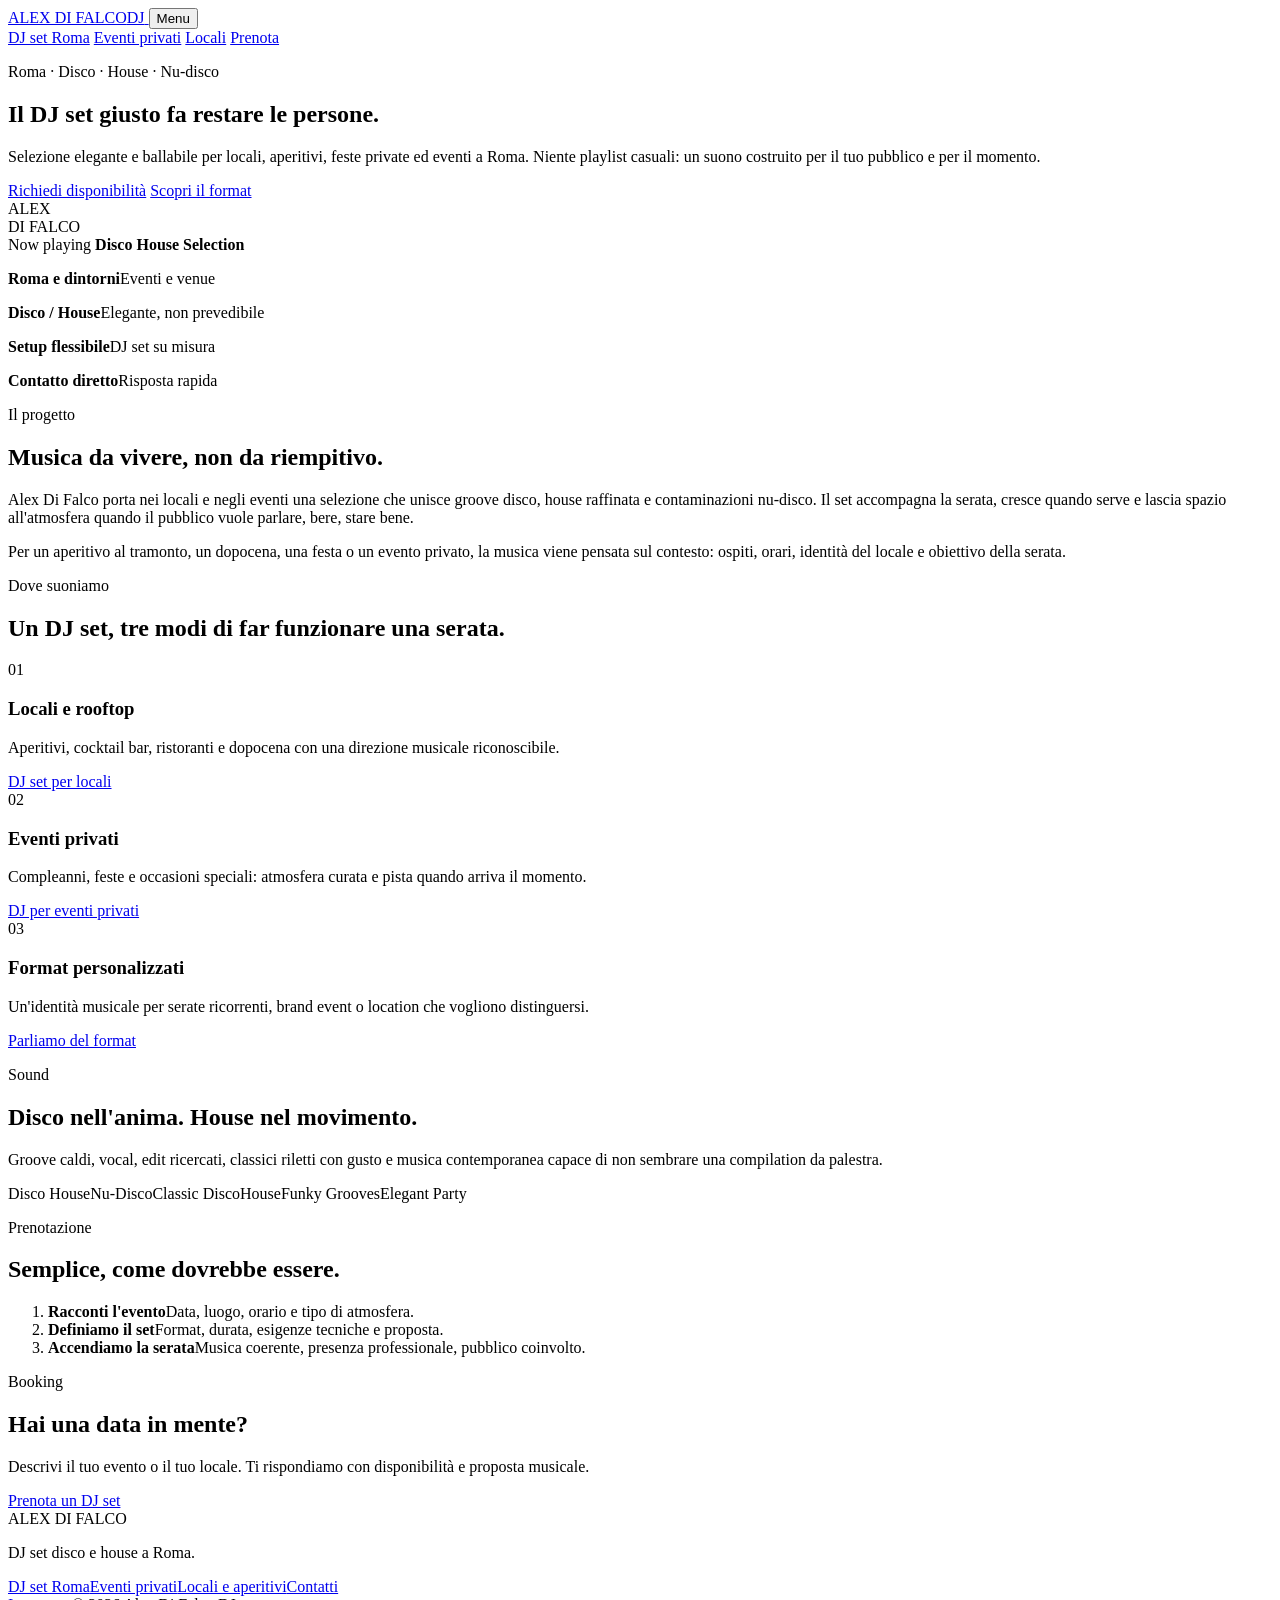
==== index.html @ 8d492a32 "Create conversion-focused homepage for DJ booking site" ====
<!doctype html>
<html lang="it">
<head>
  <meta charset="utf-8">
  <meta name="viewport" content="width=device-width, initial-scale=1">
  <title>DJ Set a Roma per Eventi e Locali | Alex Di Falco DJ</title>
  <meta name="description" content="DJ set disco, house e nu-disco a Roma per locali, aperitivi, feste ed eventi privati. Musica curata, atmosfera elegante, contatto diretto.">
  <meta name="robots" content="index, follow, max-image-preview:large">
  <meta name="theme-color" content="#11100e">
  <link rel="canonical" href="https://alessandrocdifalco.github.io/sito-alex-di-falco/">
  <link rel="stylesheet" href="assets/css/styles.css">
  <link rel="icon" href="assets/images/favicon.svg" type="image/svg+xml">
  <link rel="manifest" href="site.webmanifest">
  <meta property="og:type" content="website">
  <meta property="og:locale" content="it_IT">
  <meta property="og:title" content="Alex Di Falco DJ | DJ set a Roma">
  <meta property="og:description" content="Disco, house e nu-disco per eventi, locali e feste private a Roma.">
  <meta property="og:url" content="https://alessandrocdifalco.github.io/sito-alex-di-falco/">
  <meta property="og:image" content="https://alessandrocdifalco.github.io/sito-alex-di-falco/assets/images/og-alex-di-falco.svg">
  <script type="application/ld+json">
  {
    "@context": "https://schema.org",
    "@type": "ProfessionalService",
    "name": "Alex Di Falco DJ",
    "description": "DJ set disco, house e nu-disco per eventi, locali e feste private a Roma.",
    "url": "https://alessandrocdifalco.github.io/sito-alex-di-falco/",
    "image": "https://alessandrocdifalco.github.io/sito-alex-di-falco/assets/images/og-alex-di-falco.svg",
    "areaServed": {"@type": "City", "name": "Roma"},
    "serviceType": ["DJ set per locali", "DJ set per eventi privati", "DJ set per aperitivi"],
    "sameAs": ["https://www.instagram.com/alexdifalco.dj/"]
  }
  </script>
</head>
<body>
  <header class="site-header">
    <nav class="nav container" aria-label="Navigazione principale">
      <a class="brand" href="index.html" aria-label="Alex Di Falco DJ, home">
        <span class="brand-name">ALEX DI FALCO</span><span class="brand-role">DJ</span>
      </a>
      <button class="nav-toggle" type="button" aria-expanded="false" aria-controls="menu">Menu</button>
      <div class="menu" id="menu">
        <a href="dj-set-roma.html">DJ set Roma</a>
        <a href="eventi-privati.html">Eventi privati</a>
        <a href="locali-aperitivi.html">Locali</a>
        <a href="contatti.html" class="button button-small">Prenota</a>
      </div>
    </nav>
  </header>

  <main>
    <section class="hero">
      <div class="container hero-grid">
        <div class="hero-copy">
          <p class="eyebrow">Roma · Disco · House · Nu-disco</p>
          <h1>Il DJ set giusto fa restare le persone.</h1>
          <p class="lead">Selezione elegante e ballabile per locali, aperitivi, feste private ed eventi a Roma. Niente playlist casuali: un suono costruito per il tuo pubblico e per il momento.</p>
          <div class="actions">
            <a class="button" href="contatti.html">Richiedi disponibilità</a>
            <a class="text-link" href="dj-set-roma.html">Scopri il format</a>
          </div>
        </div>
        <div class="hero-visual" aria-label="Atmosfera di un DJ set elegante">
          <div class="record">
            <span class="record-label">ALEX<br>DI FALCO</span>
          </div>
          <div class="sound-card">
            <span>Now playing</span>
            <strong>Disco House Selection</strong>
            <div class="wave" aria-hidden="true"><i></i><i></i><i></i><i></i><i></i><i></i></div>
          </div>
        </div>
      </div>
    </section>

    <section class="trust" aria-label="Caratteristiche del servizio">
      <div class="container trust-grid">
        <p><strong>Roma e dintorni</strong><span>Eventi e venue</span></p>
        <p><strong>Disco / House</strong><span>Elegante, non prevedibile</span></p>
        <p><strong>Setup flessibile</strong><span>DJ set su misura</span></p>
        <p><strong>Contatto diretto</strong><span>Risposta rapida</span></p>
      </div>
    </section>

    <section class="section intro">
      <div class="container split">
        <div>
          <p class="eyebrow">Il progetto</p>
          <h2>Musica da vivere, non da riempitivo.</h2>
        </div>
        <div class="copy">
          <p>Alex Di Falco porta nei locali e negli eventi una selezione che unisce groove disco, house raffinata e contaminazioni nu-disco. Il set accompagna la serata, cresce quando serve e lascia spazio all'atmosfera quando il pubblico vuole parlare, bere, stare bene.</p>
          <p>Per un aperitivo al tramonto, un dopocena, una festa o un evento privato, la musica viene pensata sul contesto: ospiti, orari, identità del locale e obiettivo della serata.</p>
        </div>
      </div>
    </section>

    <section class="section services">
      <div class="container">
        <p class="eyebrow">Dove suoniamo</p>
        <h2 class="section-title">Un DJ set, tre modi di far funzionare una serata.</h2>
        <div class="cards">
          <article class="card">
            <span class="card-number">01</span>
            <h3>Locali e rooftop</h3>
            <p>Aperitivi, cocktail bar, ristoranti e dopocena con una direzione musicale riconoscibile.</p>
            <a href="locali-aperitivi.html">DJ set per locali</a>
          </article>
          <article class="card">
            <span class="card-number">02</span>
            <h3>Eventi privati</h3>
            <p>Compleanni, feste e occasioni speciali: atmosfera curata e pista quando arriva il momento.</p>
            <a href="eventi-privati.html">DJ per eventi privati</a>
          </article>
          <article class="card">
            <span class="card-number">03</span>
            <h3>Format personalizzati</h3>
            <p>Un'identità musicale per serate ricorrenti, brand event o location che vogliono distinguersi.</p>
            <a href="contatti.html">Parliamo del format</a>
          </article>
        </div>
      </div>
    </section>

    <section class="section music">
      <div class="container music-grid">
        <div>
          <p class="eyebrow">Sound</p>
          <h2>Disco nell'anima. House nel movimento.</h2>
          <p class="lead small">Groove caldi, vocal, edit ricercati, classici riletti con gusto e musica contemporanea capace di non sembrare una compilation da palestra.</p>
        </div>
        <div class="genres" aria-label="Generi musicali">
          <span>Disco House</span><span>Nu-Disco</span><span>Classic Disco</span><span>House</span><span>Funky Grooves</span><span>Elegant Party</span>
        </div>
      </div>
    </section>

    <section class="section process">
      <div class="container">
        <p class="eyebrow">Prenotazione</p>
        <h2 class="section-title">Semplice, come dovrebbe essere.</h2>
        <ol class="steps">
          <li><strong>Racconti l'evento</strong><span>Data, luogo, orario e tipo di atmosfera.</span></li>
          <li><strong>Definiamo il set</strong><span>Format, durata, esigenze tecniche e proposta.</span></li>
          <li><strong>Accendiamo la serata</strong><span>Musica coerente, presenza professionale, pubblico coinvolto.</span></li>
        </ol>
      </div>
    </section>

    <section class="cta">
      <div class="container cta-inner">
        <p class="eyebrow">Booking</p>
        <h2>Hai una data in mente?</h2>
        <p>Descrivi il tuo evento o il tuo locale. Ti rispondiamo con disponibilità e proposta musicale.</p>
        <a class="button" href="contatti.html">Prenota un DJ set</a>
      </div>
    </section>
  </main>

  <footer class="site-footer">
    <div class="container footer-grid">
      <div><span class="brand-name">ALEX DI FALCO</span><p>DJ set disco e house a Roma.</p></div>
      <div class="footer-links"><a href="dj-set-roma.html">DJ set Roma</a><a href="eventi-privati.html">Eventi privati</a><a href="locali-aperitivi.html">Locali e aperitivi</a><a href="contatti.html">Contatti</a></div>
      <div class="footer-links"><a href="https://www.instagram.com/alexdifalco.dj/" rel="me noopener" target="_blank">Instagram</a><span>© <span id="year">2026</span> Alex Di Falco DJ</span></div>
    </div>
  </footer>
  <script src="assets/js/main.js" defer></script>
</body>
</html>
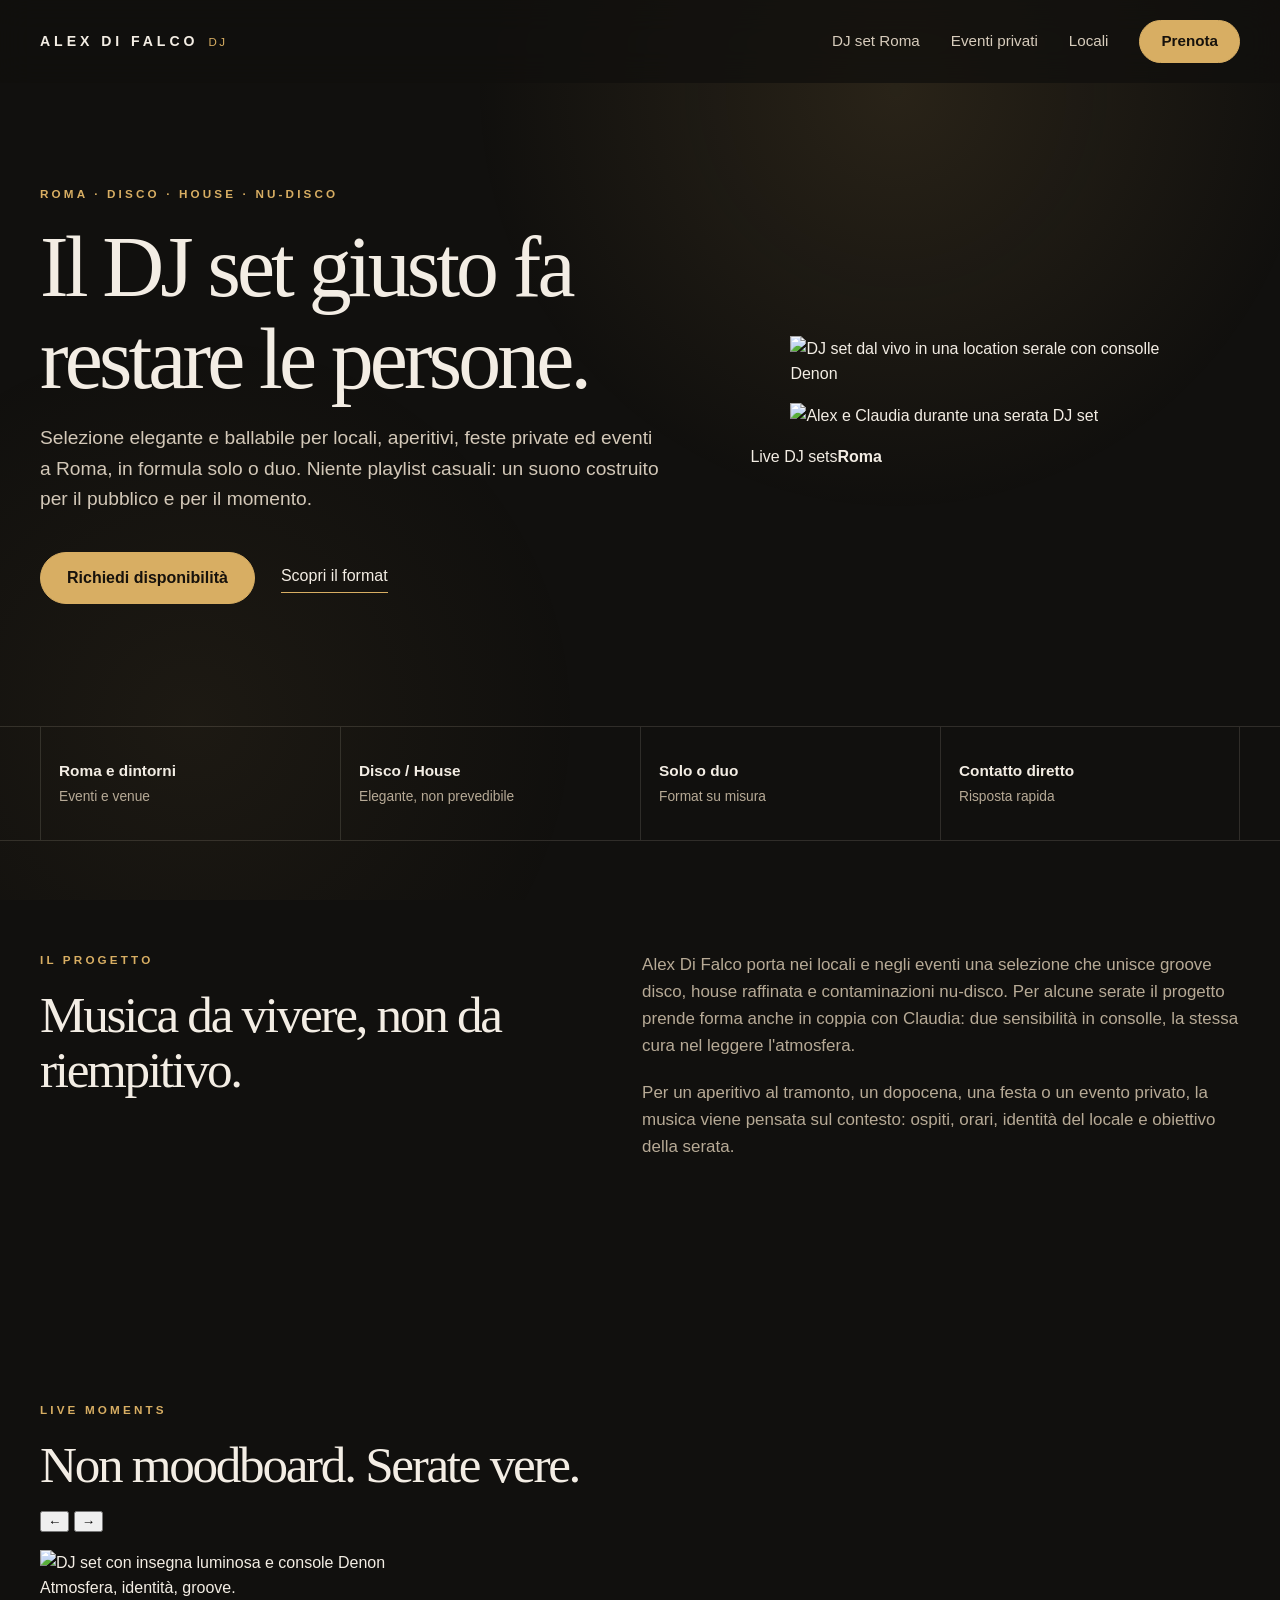
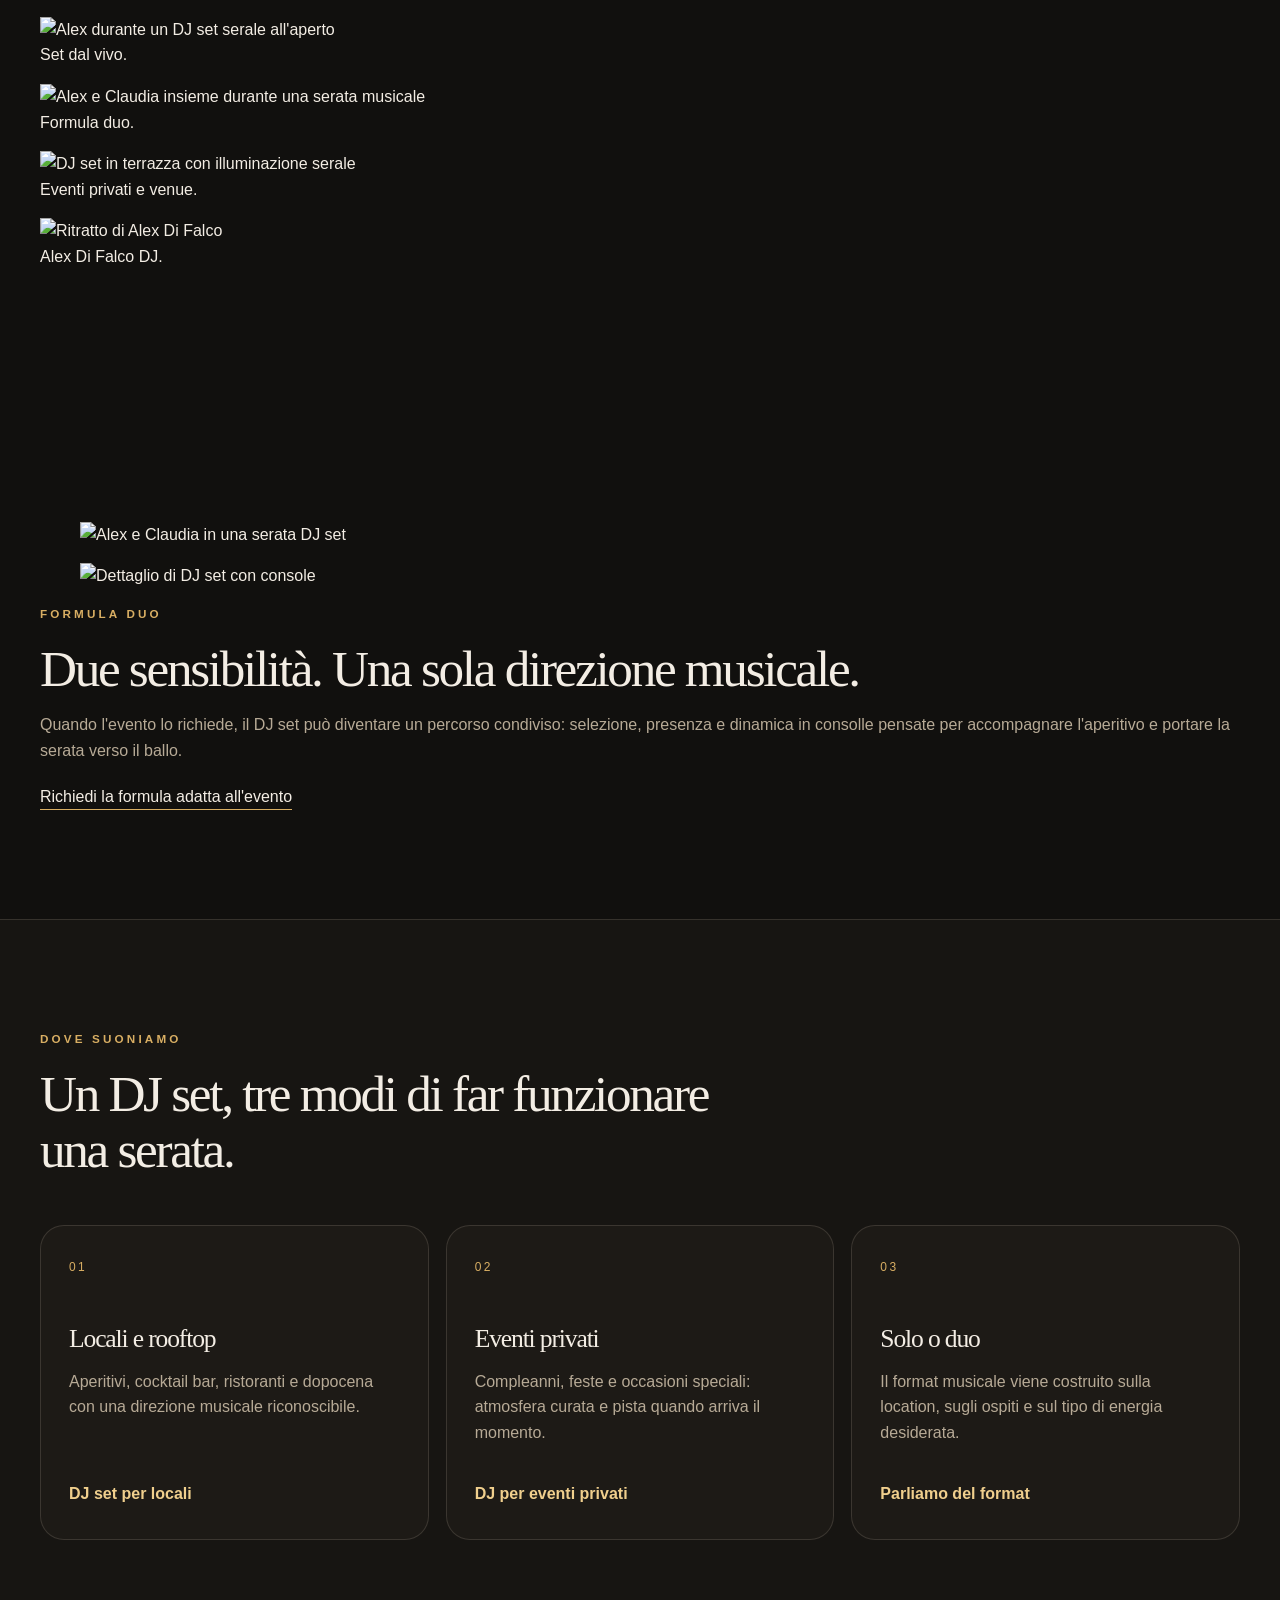
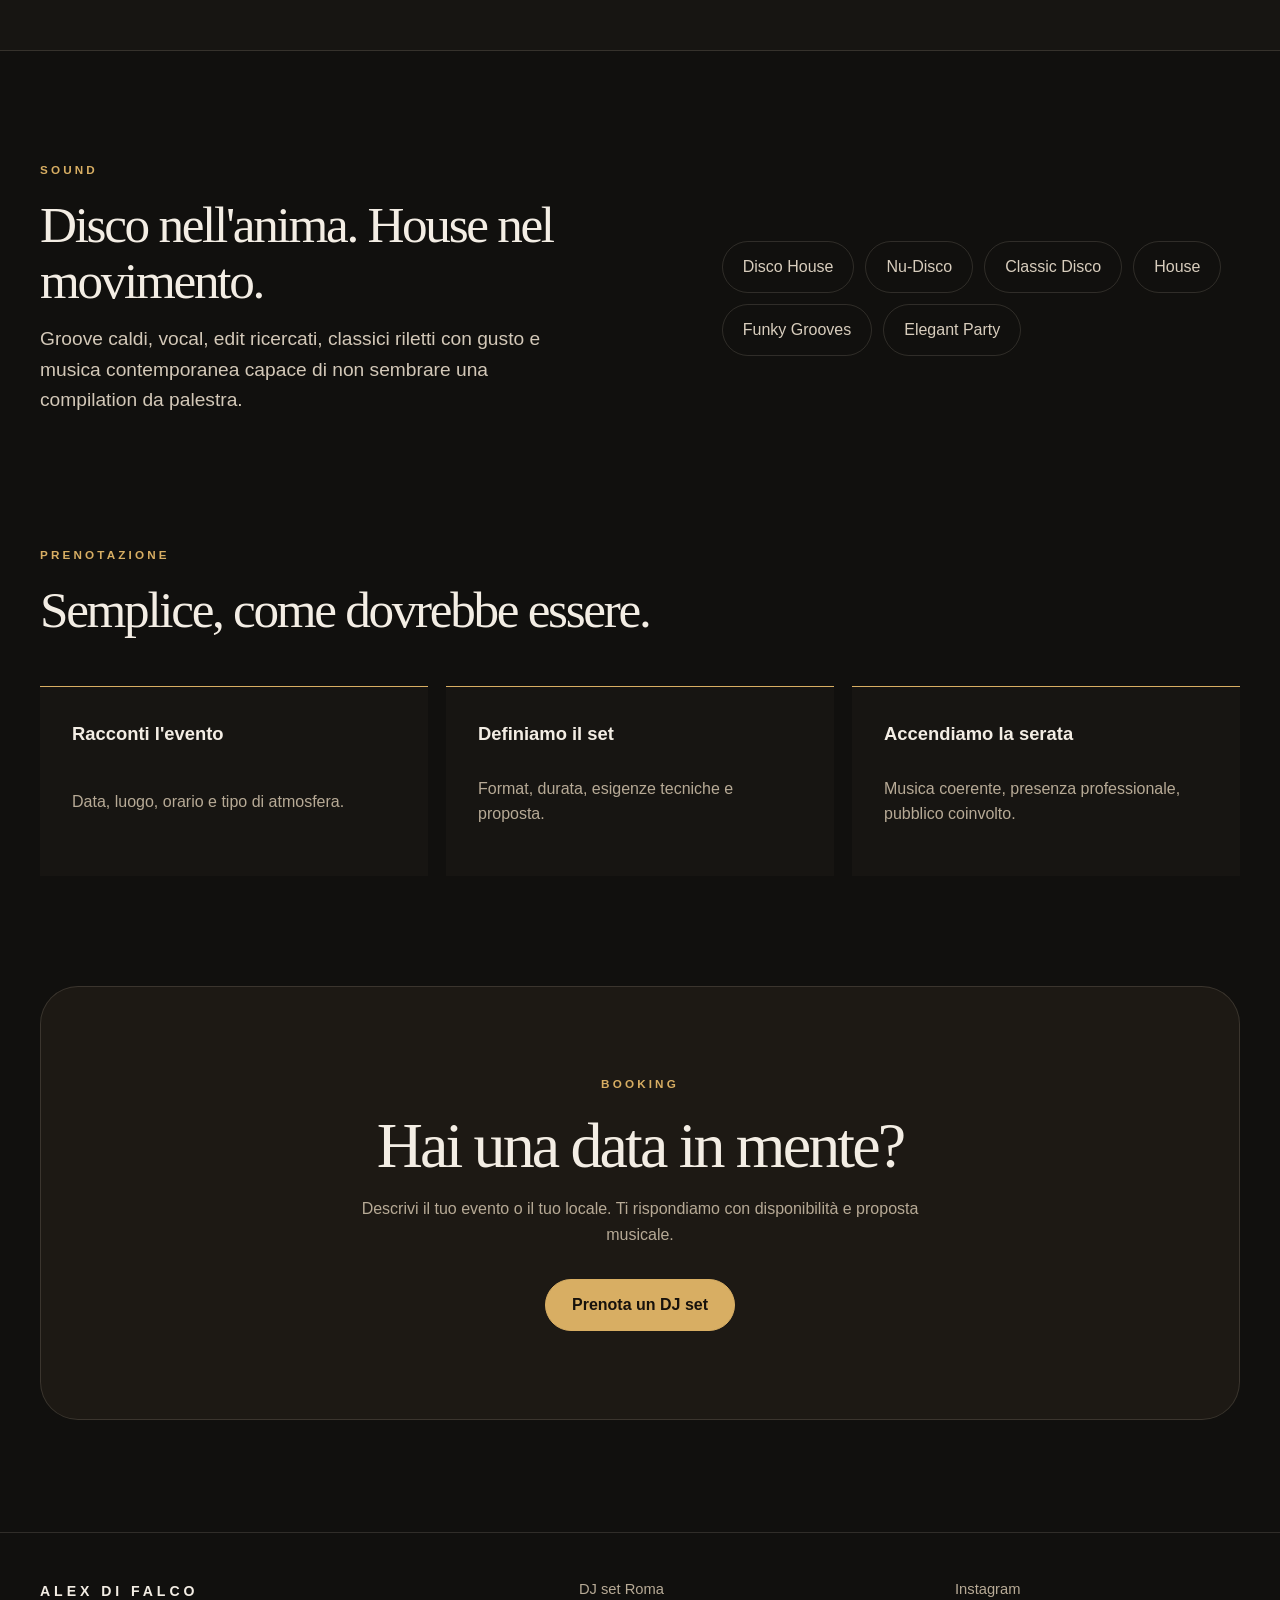
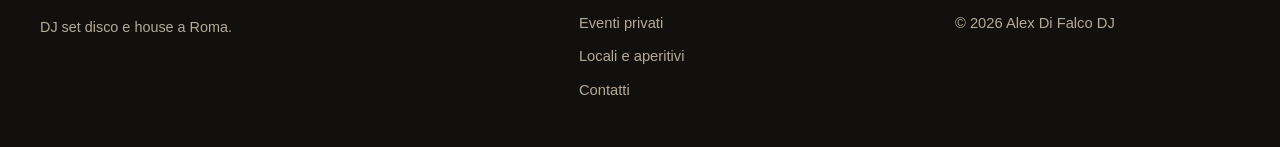
==== commit 062515fc: "Integrate real DJ set photography into homepage" ====
--- a/index.html
+++ b/index.html
@@ -8,6 +8,7 @@
   <meta name="robots" content="index, follow, max-image-preview:large">
   <meta name="theme-color" content="#11100e">
   <link rel="canonical" href="https://alessandrocdifalco.github.io/sito-alex-di-falco/">
+  <link rel="preload" as="image" href="assets/images/live/claudia-dj-terrazza.webp" type="image/webp">
   <link rel="stylesheet" href="assets/css/styles.css">
   <link rel="icon" href="assets/images/favicon.svg" type="image/svg+xml">
   <link rel="manifest" href="site.webmanifest">
@@ -22,11 +23,11 @@
     "@context": "https://schema.org",
     "@type": "ProfessionalService",
     "name": "Alex Di Falco DJ",
-    "description": "DJ set disco, house e nu-disco per eventi, locali e feste private a Roma.",
+    "description": "DJ set disco, house e nu-disco per eventi, locali e feste private a Roma, anche in formula duo.",
     "url": "https://alessandrocdifalco.github.io/sito-alex-di-falco/",
-    "image": "https://alessandrocdifalco.github.io/sito-alex-di-falco/assets/images/og-alex-di-falco.svg",
+    "image": "https://alessandrocdifalco.github.io/sito-alex-di-falco/assets/images/live/claudia-dj-terrazza.webp",
     "areaServed": {"@type": "City", "name": "Roma"},
-    "serviceType": ["DJ set per locali", "DJ set per eventi privati", "DJ set per aperitivi"],
+    "serviceType": ["DJ set per locali", "DJ set per eventi privati", "DJ set per aperitivi", "DJ set in formula duo"],
     "sameAs": ["https://www.instagram.com/alexdifalco.dj/"]
   }
   </script>
@@ -53,21 +54,20 @@
         <div class="hero-copy">
           <p class="eyebrow">Roma · Disco · House · Nu-disco</p>
           <h1>Il DJ set giusto fa restare le persone.</h1>
-          <p class="lead">Selezione elegante e ballabile per locali, aperitivi, feste private ed eventi a Roma. Niente playlist casuali: un suono costruito per il tuo pubblico e per il momento.</p>
+          <p class="lead">Selezione elegante e ballabile per locali, aperitivi, feste private ed eventi a Roma, in formula solo o duo. Niente playlist casuali: un suono costruito per il pubblico e per il momento.</p>
           <div class="actions">
             <a class="button" href="contatti.html">Richiedi disponibilità</a>
             <a class="text-link" href="dj-set-roma.html">Scopri il format</a>
           </div>
         </div>
-        <div class="hero-visual" aria-label="Atmosfera di un DJ set elegante">
-          <div class="record">
-            <span class="record-label">ALEX<br>DI FALCO</span>
-          </div>
-          <div class="sound-card">
-            <span>Now playing</span>
-            <strong>Disco House Selection</strong>
-            <div class="wave" aria-hidden="true"><i></i><i></i><i></i><i></i><i></i><i></i></div>
-          </div>
+        <div class="hero-media" aria-label="Fotografie reali di DJ set">
+          <figure class="hero-shot hero-shot-main">
+            <img src="assets/images/live/claudia-dj-terrazza.webp" width="640" height="800" fetchpriority="high" alt="DJ set dal vivo in una location serale con consolle Denon">
+          </figure>
+          <figure class="hero-shot hero-shot-detail">
+            <img src="assets/images/live/alex-claudia-live.webp" width="480" height="600" loading="lazy" alt="Alex e Claudia durante una serata DJ set">
+          </figure>
+          <div class="live-stamp"><span>Live DJ sets</span><strong>Roma</strong></div>
         </div>
       </div>
     </section>
@@ -76,7 +76,7 @@
       <div class="container trust-grid">
         <p><strong>Roma e dintorni</strong><span>Eventi e venue</span></p>
         <p><strong>Disco / House</strong><span>Elegante, non prevedibile</span></p>
-        <p><strong>Setup flessibile</strong><span>DJ set su misura</span></p>
+        <p><strong>Solo o duo</strong><span>Format su misura</span></p>
         <p><strong>Contatto diretto</strong><span>Risposta rapida</span></p>
       </div>
     </section>
@@ -88,8 +88,58 @@
           <h2>Musica da vivere, non da riempitivo.</h2>
         </div>
         <div class="copy">
-          <p>Alex Di Falco porta nei locali e negli eventi una selezione che unisce groove disco, house raffinata e contaminazioni nu-disco. Il set accompagna la serata, cresce quando serve e lascia spazio all'atmosfera quando il pubblico vuole parlare, bere, stare bene.</p>
+          <p>Alex Di Falco porta nei locali e negli eventi una selezione che unisce groove disco, house raffinata e contaminazioni nu-disco. Per alcune serate il progetto prende forma anche in coppia con Claudia: due sensibilità in consolle, la stessa cura nel leggere l'atmosfera.</p>
           <p>Per un aperitivo al tramonto, un dopocena, una festa o un evento privato, la musica viene pensata sul contesto: ospiti, orari, identità del locale e obiettivo della serata.</p>
+        </div>
+      </div>
+    </section>
+
+    <section class="section gallery" aria-label="Galleria fotografica di serate reali">
+      <div class="container gallery-head">
+        <div>
+          <p class="eyebrow">Live moments</p>
+          <h2>Non moodboard. Serate vere.</h2>
+        </div>
+        <div class="gallery-controls" aria-label="Controlli galleria">
+          <button class="gallery-button" type="button" data-gallery-prev aria-label="Foto precedente">←</button>
+          <button class="gallery-button" type="button" data-gallery-next aria-label="Foto successiva">→</button>
+        </div>
+      </div>
+      <div class="gallery-track" id="live-gallery" tabindex="0">
+        <figure class="gallery-card gallery-tall">
+          <img src="assets/images/live/claudia-neon-console.webp" width="420" height="525" loading="lazy" alt="DJ set con insegna luminosa e console Denon">
+          <figcaption>Atmosfera, identità, groove.</figcaption>
+        </figure>
+        <figure class="gallery-card">
+          <img src="assets/images/live/alex-live-console.webp" width="420" height="525" loading="lazy" alt="Alex durante un DJ set serale all'aperto">
+          <figcaption>Set dal vivo.</figcaption>
+        </figure>
+        <figure class="gallery-card gallery-feature">
+          <img src="assets/images/live/alex-claudia-live.webp" width="480" height="600" loading="lazy" alt="Alex e Claudia insieme durante una serata musicale">
+          <figcaption>Formula duo.</figcaption>
+        </figure>
+        <figure class="gallery-card">
+          <img src="assets/images/live/claudia-dj-terrazza.webp" width="640" height="800" loading="lazy" alt="DJ set in terrazza con illuminazione serale">
+          <figcaption>Eventi privati e venue.</figcaption>
+        </figure>
+        <figure class="gallery-card gallery-tall">
+          <img src="assets/images/live/alex-portrait.webp" width="420" height="525" loading="lazy" alt="Ritratto di Alex Di Falco">
+          <figcaption>Alex Di Falco DJ.</figcaption>
+        </figure>
+      </div>
+    </section>
+
+    <section class="section duo">
+      <div class="container duo-grid">
+        <div class="duo-photos">
+          <figure class="duo-main"><img src="assets/images/live/alex-claudia-live.webp" width="480" height="600" loading="lazy" alt="Alex e Claudia in una serata DJ set"></figure>
+          <figure class="duo-secondary"><img src="assets/images/live/alex-live-console.webp" width="420" height="525" loading="lazy" alt="Dettaglio di DJ set con console"></figure>
+        </div>
+        <div class="duo-copy">
+          <p class="eyebrow">Formula duo</p>
+          <h2>Due sensibilità. Una sola direzione musicale.</h2>
+          <p>Quando l'evento lo richiede, il DJ set può diventare un percorso condiviso: selezione, presenza e dinamica in consolle pensate per accompagnare l'aperitivo e portare la serata verso il ballo.</p>
+          <a class="text-link" href="contatti.html">Richiedi la formula adatta all'evento</a>
         </div>
       </div>
     </section>
@@ -113,8 +163,8 @@
           </article>
           <article class="card">
             <span class="card-number">03</span>
-            <h3>Format personalizzati</h3>
-            <p>Un'identità musicale per serate ricorrenti, brand event o location che vogliono distinguersi.</p>
+            <h3>Solo o duo</h3>
+            <p>Il format musicale viene costruito sulla location, sugli ospiti e sul tipo di energia desiderata.</p>
             <a href="contatti.html">Parliamo del format</a>
           </article>
         </div>
--- a/assets/css/styles.css
+++ b/assets/css/styles.css
@@ -0,0 +1,133 @@
+:root {
+  --bg: #11100e;
+  --bg-soft: #171512;
+  --panel: #1d1a16;
+  --line: rgba(237, 226, 207, .14);
+  --text: #f3ede4;
+  --muted: #b7aa96;
+  --gold: #d8ae63;
+  --gold-soft: #f0cf8d;
+  --max: 1200px;
+  --radius: 24px;
+}
+* { box-sizing: border-box; }
+html { scroll-behavior: smooth; }
+body {
+  margin: 0;
+  background: var(--bg);
+  color: var(--text);
+  font-family: Inter, "Helvetica Neue", Arial, sans-serif;
+  line-height: 1.6;
+  -webkit-font-smoothing: antialiased;
+}
+body::before {
+  content: "";
+  position: fixed;
+  inset: 0;
+  pointer-events: none;
+  background: radial-gradient(circle at 70% 10%, rgba(216,174,99,.12), transparent 35%), radial-gradient(circle at 15% 80%, rgba(216,174,99,.06), transparent 30%);
+  z-index: -1;
+}
+a { color: inherit; text-decoration: none; }
+p { margin: 0 0 1.25rem; color: var(--muted); }
+h1, h2, h3 { margin: 0 0 1rem; font-family: Georgia, "Times New Roman", serif; font-weight: 400; letter-spacing: -.045em; line-height: 1.08; }
+h1 { font-size: clamp(3.25rem, 6.7vw, 6.4rem); max-width: 760px; }
+h2 { font-size: clamp(2.35rem, 4vw, 3.7rem); }
+h3 { font-size: 1.6rem; }
+.container { width: min(calc(100% - 48px), var(--max)); margin-inline: auto; }
+.eyebrow { margin-bottom: 1.1rem; text-transform: uppercase; font-size: .73rem; font-weight: 700; letter-spacing: .27em; color: var(--gold); }
+.lead { max-width: 620px; font-size: clamp(1.02rem, 1.5vw, 1.2rem); color: #d3c8b8; }
+.lead.small { max-width: 510px; }
+.button { display: inline-flex; min-height: 52px; align-items: center; justify-content: center; padding: 0 26px; background: var(--gold); border: 1px solid var(--gold); border-radius: 999px; color: #17120c; font-weight: 700; transition: transform .2s, background .2s; }
+.button:hover { transform: translateY(-2px); background: var(--gold-soft); }
+.button-small { min-height: 43px; padding-inline: 21px; }
+.text-link { color: var(--text); border-bottom: 1px solid var(--gold); padding-bottom: 4px; }
+.site-header { position: sticky; top: 0; z-index: 10; background: rgba(17,16,14,.78); backdrop-filter: blur(16px); border-bottom: 1px solid transparent; }
+.nav { min-height: 82px; display: flex; align-items: center; justify-content: space-between; gap: 28px; }
+.brand { display: flex; align-items: baseline; gap: 10px; }
+.brand-name { font-weight: 700; font-size: .88rem; letter-spacing: .28em; color: var(--text); }
+.brand-role { font-size: .72rem; color: var(--gold); letter-spacing: .22em; }
+.menu { display: flex; align-items: center; gap: 31px; color: #d7ccbc; font-size: .95rem; }
+.menu > a:not(.button):hover, .footer-links a:hover { color: var(--gold-soft); }
+.nav-toggle { display: none; background: transparent; border: 1px solid var(--line); border-radius: 999px; color: var(--text); padding: 8px 17px; }
+.hero { padding: clamp(55px, 8vw, 104px) 0 clamp(68px, 10vw, 122px); border-bottom: 1px solid var(--line); overflow: hidden; }
+.hero-grid { display: grid; grid-template-columns: 1.15fr .85fr; align-items: center; gap: 48px; }
+.actions { display: flex; align-items: center; gap: 26px; margin-top: 37px; }
+.hero-visual { min-height: 520px; position: relative; display: grid; place-items: center; }
+.record { width: min(450px, 92%); aspect-ratio: 1; display: grid; place-items: center; border-radius: 50%; background: repeating-radial-gradient(circle, #161513 0 3px, #211f1c 4px 5px, #111 6px 8px); box-shadow: 0 35px 90px rgba(0,0,0,.42); animation: rotate 22s linear infinite; }
+.record::before { content: ""; position: absolute; width: 34%; aspect-ratio: 1; background: var(--gold); border-radius: 50%; }
+.record-label { position: relative; z-index: 1; text-align: center; color: #15110b; font-weight: 800; font-size: .66rem; letter-spacing: .23em; line-height: 1.7; }
+.sound-card { position: absolute; bottom: 25px; left: 12px; display: grid; gap: 5px; width: min(265px, 74%); padding: 19px 20px; background: rgba(30,27,23,.92); border: 1px solid var(--line); border-radius: 18px; box-shadow: 0 20px 55px rgba(0,0,0,.3); }
+.sound-card span { font-size: .69rem; letter-spacing: .2em; text-transform: uppercase; color: var(--gold); }
+.wave { height: 24px; margin-top: 10px; display: flex; align-items: end; gap: 5px; }
+.wave i { width: 3px; height: 11px; background: var(--gold); opacity: .75; animation: wave 1s alternate infinite ease-in-out; }
+.wave i:nth-child(2) { height: 22px; animation-delay: .1s; }
+.wave i:nth-child(3) { height: 15px; animation-delay: .22s; }
+.wave i:nth-child(4) { height: 23px; animation-delay: .32s; }
+.wave i:nth-child(5) { height: 9px; animation-delay: .2s; }
+.wave i:nth-child(6) { height: 17px; animation-delay: .4s; }
+.trust { border-bottom: 1px solid var(--line); }
+.trust-grid { display: grid; grid-template-columns: repeat(4, 1fr); }
+.trust-grid p { display: grid; gap: 2px; margin: 0; padding: 32px 18px; border-left: 1px solid var(--line); }
+.trust-grid p:last-child { border-right: 1px solid var(--line); }
+.trust-grid strong { color: var(--text); font-size: .96rem; }
+.trust-grid span { font-size: .86rem; }
+.section { padding: clamp(70px, 9vw, 110px) 0; }
+.split { display: grid; grid-template-columns: .9fr 1.05fr; gap: clamp(40px, 7vw, 108px); }
+.copy p { font-size: 1.06rem; }
+.services { background: var(--bg-soft); border-block: 1px solid var(--line); }
+.section-title { max-width: 720px; margin-bottom: 48px; }
+.cards { display: grid; grid-template-columns: repeat(3, 1fr); gap: 17px; }
+.card { min-height: 315px; display: flex; flex-direction: column; padding: 32px 28px; background: var(--panel); border: 1px solid var(--line); border-radius: var(--radius); transition: border-color .25s, transform .25s; }
+.card:hover { border-color: rgba(216,174,99,.5); transform: translateY(-4px); }
+.card-number { color: var(--gold); font-size: .75rem; letter-spacing: .2em; margin-bottom: 48px; }
+.card a { color: var(--gold-soft); margin-top: auto; font-weight: 600; }
+.music-grid { display: grid; grid-template-columns: 1fr .85fr; gap: 72px; align-items: center; }
+.genres { display: flex; flex-wrap: wrap; gap: 11px; }
+.genres span { padding: 12px 20px; border-radius: 999px; border: 1px solid var(--line); color: #d8cdbd; }
+.process { padding-top: 0; }
+.steps { counter-reset: step; list-style: none; margin: 0; padding: 0; display: grid; grid-template-columns: repeat(3,1fr); gap: 18px; }
+.steps li { display: grid; gap: 11px; padding: 32px; min-height: 190px; border-top: 1px solid var(--gold); background: var(--bg-soft); }
+.steps strong { font-size: 1.15rem; }
+.steps span { color: var(--muted); }
+.cta { padding: 0 0 clamp(72px, 10vw, 112px); }
+.cta-inner { padding: clamp(47px, 8vw, 88px); text-align: center; background: #1d1914; border-radius: clamp(24px, 4vw, 38px); border: 1px solid var(--line); }
+.cta-inner h2 { font-size: clamp(2.7rem, 5vw, 4.4rem); }
+.cta-inner p:not(.eyebrow) { max-width: 570px; margin: 0 auto 32px; }
+.site-footer { padding: 45px 0; border-top: 1px solid var(--line); }
+.footer-grid { display: grid; grid-template-columns: 1.25fr .85fr .7fr; gap: 30px; }
+.footer-grid p { margin: 12px 0 0; font-size: .9rem; }
+.footer-links { display: grid; align-content: start; gap: 10px; font-size: .92rem; color: var(--muted); }
+.page-hero { padding: clamp(62px, 10vw, 114px) 0 70px; border-bottom: 1px solid var(--line); }
+.page-hero h1 { max-width: 930px; }
+.content-grid { display: grid; grid-template-columns: minmax(240px,.68fr) 1.35fr; gap: 70px; }
+.content-grid aside { color: var(--muted); }
+.content-block { padding-bottom: 48px; margin-bottom: 48px; border-bottom: 1px solid var(--line); }
+.content-block:last-child { border: 0; }
+.content-block p, .content-block li { font-size: 1.03rem; color: var(--muted); }
+.feature-list { list-style: none; padding: 0; margin: 30px 0 0; display: grid; gap: 15px; }
+.feature-list li { padding: 18px 0 18px 33px; position: relative; border-bottom: 1px solid var(--line); }
+.feature-list li::before { content: ""; position: absolute; left: 0; top: 27px; width: 12px; height: 1px; background: var(--gold); }
+.booking-grid { display: grid; grid-template-columns: .85fr 1fr; gap: 55px; align-items: start; }
+.contact-panel { padding: 34px; border: 1px solid var(--line); border-radius: var(--radius); background: var(--panel); }
+.contact-option { display: block; padding: 20px 0; border-bottom: 1px solid var(--line); }
+.contact-option:last-child { border: 0; }
+.contact-option small { display: block; color: var(--gold); text-transform: uppercase; letter-spacing: .18em; margin-bottom: 6px; }
+.faq details { padding: 21px 0; border-bottom: 1px solid var(--line); }
+.faq summary { cursor: pointer; font-size: 1.05rem; color: var(--text); }
+.faq p { margin-top: 15px; }
+@keyframes rotate { to { transform: rotate(360deg); } }
+@keyframes wave { to { transform: scaleY(.45); } }
+@media (prefers-reduced-motion: reduce) { *, *::before, *::after { animation: none !important; transition: none !important; scroll-behavior: auto; } }
+@media (max-width: 880px) {
+  .container { width: min(calc(100% - 34px), var(--max)); }
+  .nav-toggle { display: block; }
+  .menu { display: none; position: absolute; top: 82px; left: 17px; right: 17px; padding: 22px; flex-direction: column; align-items: stretch; background: var(--panel); border: 1px solid var(--line); border-radius: 18px; }
+  .menu.open { display: flex; }
+  .hero-grid, .split, .music-grid, .content-grid, .booking-grid { grid-template-columns: 1fr; }
+  .hero-visual { min-height: 385px; margin-top: 20px; }
+  .record { width: min(360px, 88%); }
+  .trust-grid, .cards, .steps { grid-template-columns: 1fr; }
+  .trust-grid p, .trust-grid p:last-child { border-right: 0; border-left: 0; border-bottom: 1px solid var(--line); }
+  .footer-grid { grid-template-columns: 1fr; }
+}
